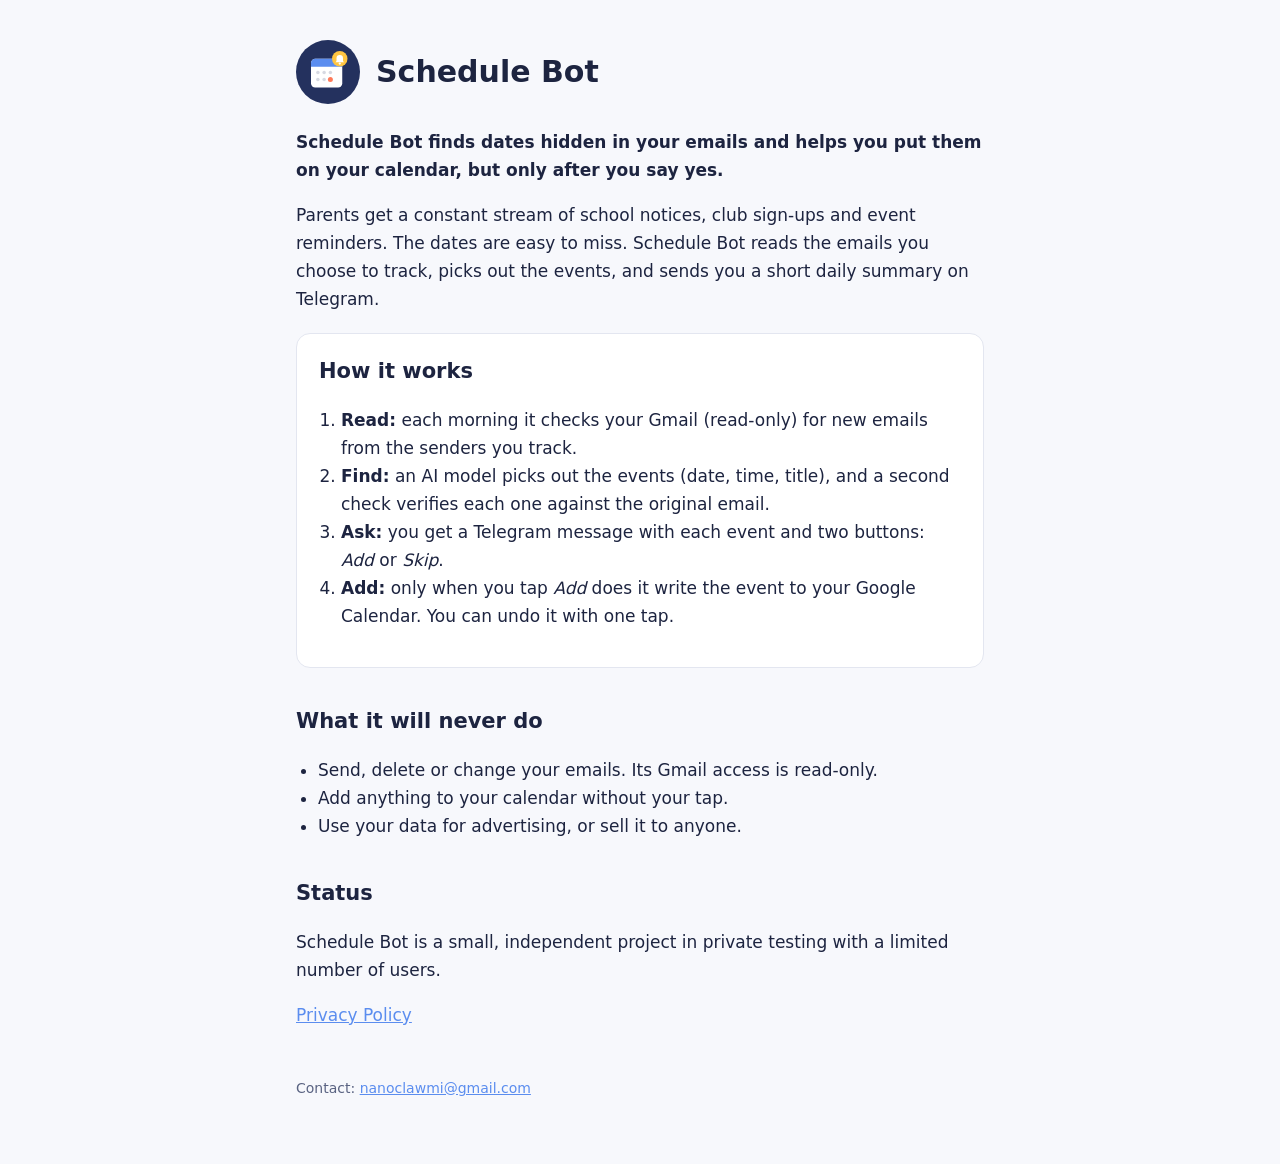
==== index.html @ 196a9fa6 "Schedule Bot home page and privacy policy Co-Authored-By: Claude Opus 5.5 <noreply@anthropic.com> Cl" ====
<!doctype html>
<html lang="en">
<head>
<meta charset="utf-8">
<meta name="viewport" content="width=device-width, initial-scale=1">
<title>Schedule Bot</title>
<link rel="icon" href="logo.svg">
<link rel="stylesheet" href="style.css">
</head>
<body>
<main>
  <header>
    <img src="logo.svg" alt="Schedule Bot logo">
    <h1>Schedule Bot</h1>
  </header>

  <p><strong>Schedule Bot finds dates hidden in your emails and helps you put them on your calendar, but only after you say yes.</strong></p>
  <p>Parents get a constant stream of school notices, club sign-ups and event reminders. The dates are easy to miss.
     Schedule Bot reads the emails you choose to track, picks out the events, and sends you a short daily summary on Telegram.</p>

  <div class="card">
    <h2 style="margin-top:0">How it works</h2>
    <ol>
      <li><strong>Read:</strong> each morning it checks your Gmail (read-only) for new emails from the senders you track.</li>
      <li><strong>Find:</strong> an AI model picks out the events (date, time, title), and a second check verifies each one against the original email.</li>
      <li><strong>Ask:</strong> you get a Telegram message with each event and two buttons: <em>Add</em> or <em>Skip</em>.</li>
      <li><strong>Add:</strong> only when you tap <em>Add</em> does it write the event to your Google Calendar. You can undo it with one tap.</li>
    </ol>
  </div>

  <h2>What it will never do</h2>
  <ul>
    <li>Send, delete or change your emails. Its Gmail access is read-only.</li>
    <li>Add anything to your calendar without your tap.</li>
    <li>Use your data for advertising, or sell it to anyone.</li>
  </ul>

  <h2>Status</h2>
  <p>Schedule Bot is a small, independent project in private testing with a limited number of users.</p>

  <p><a href="privacy.html">Privacy Policy</a></p>

  <footer>Contact: <a href="mailto:nanoclawmi@gmail.com">nanoclawmi@gmail.com</a></footer>
</main>
</body>
</html>
---- style.css ----
:root { --bg: #f7f8fc; --fg: #1d2440; --muted: #5a6382; --accent: #5b8def; --card: #fff; --line: #e3e6f0; }
@media (prefers-color-scheme: dark) {
  :root { --bg: #141a2e; --fg: #e8ebf5; --muted: #a3abc6; --accent: #8fb0ff; --card: #1d2440; --line: #2c3557; }
}
* { box-sizing: border-box; }
body { margin: 0; background: var(--bg); color: var(--fg); font: 17px/1.65 system-ui, -apple-system, "Segoe UI", sans-serif; }
main { max-width: 720px; margin: 0 auto; padding: 40px 16px 64px; }
header { display: flex; align-items: center; gap: 16px; margin-bottom: 24px; }
header img { width: 64px; height: 64px; border-radius: 50%; }
h1 { font-size: 30px; line-height: 1.2; margin: 0; }
h2 { font-size: 21px; margin: 36px 0 8px; }
p, li { color: var(--fg); }
.muted { color: var(--muted); font-size: 15px; }
a { color: var(--accent); }
.card { background: var(--card); border: 1px solid var(--line); border-radius: 14px; padding: 20px 22px; margin: 20px 0; }
ol, ul { padding-left: 22px; }
table { width: 100%; border-collapse: collapse; font-size: 15px; }
th, td { text-align: left; vertical-align: top; padding: 8px 10px; border-bottom: 1px solid var(--line); }
footer { margin-top: 48px; font-size: 14px; color: var(--muted); }
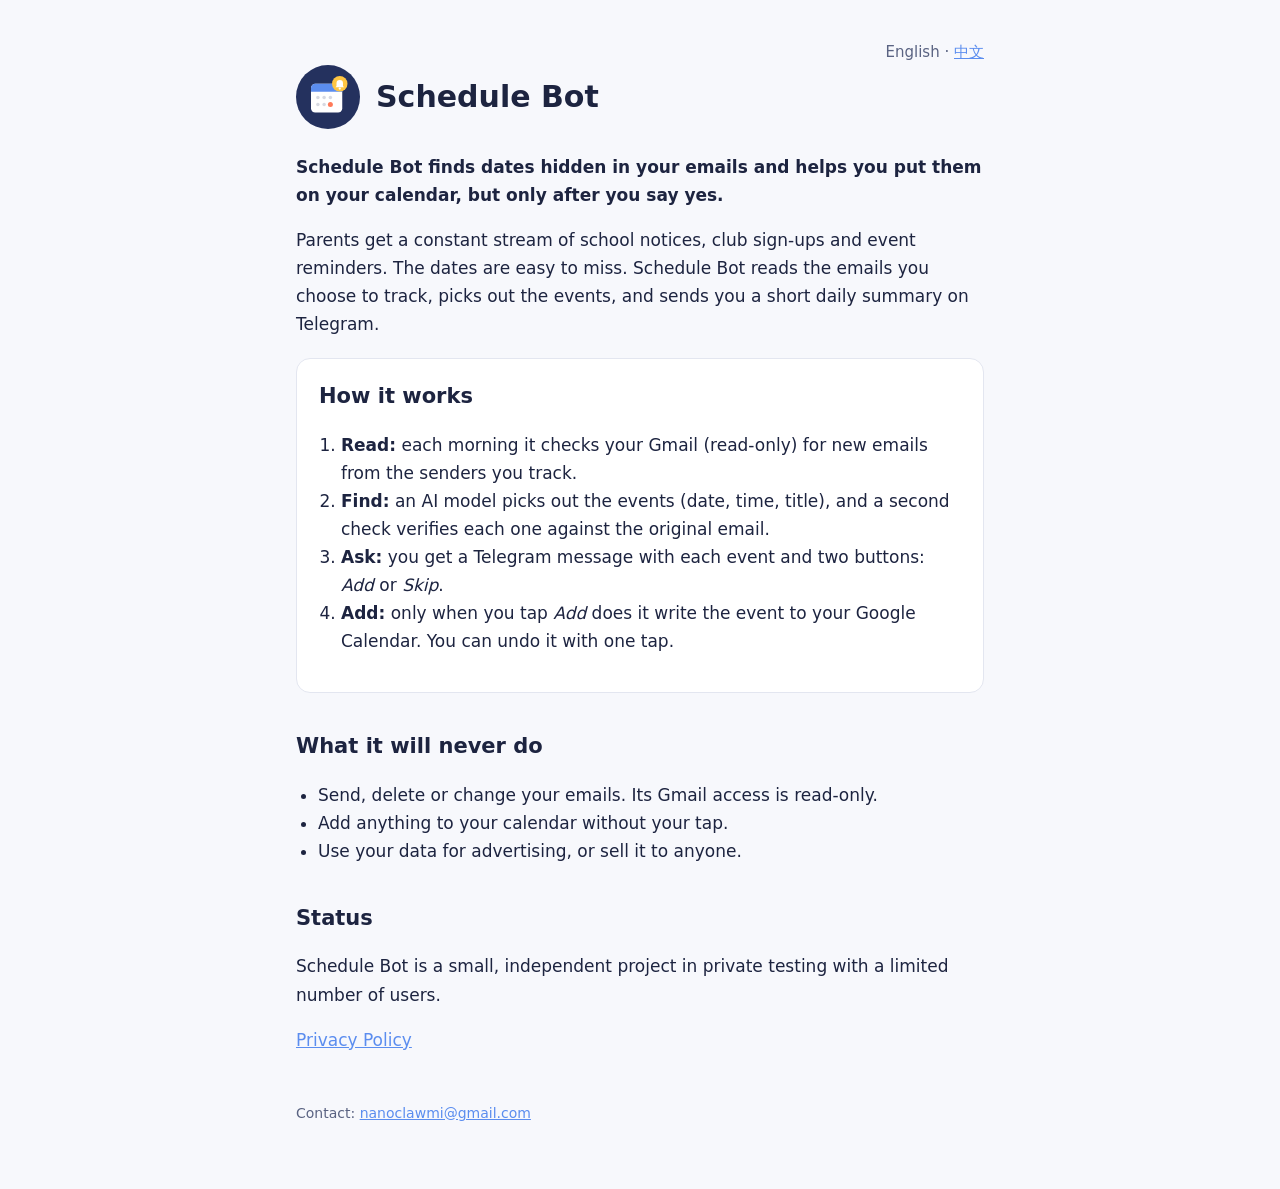
==== commit 983e7989: "Add Traditional Chinese versions Co-Authored-By: Claude Opus 5.5 <noreply@anthropic.com> Claude-Sess" ====
--- a/index.html
+++ b/index.html
@@ -9,6 +9,7 @@
 </head>
 <body>
 <main>
+  <p class="muted" style="text-align:right;margin:0">English · <a href="zh/index.html">中文</a></p>
   <header>
     <img src="logo.svg" alt="Schedule Bot logo">
     <h1>Schedule Bot</h1>
--- a/style.css
+++ b/style.css
@@ -3,7 +3,7 @@
   :root { --bg: #141a2e; --fg: #e8ebf5; --muted: #a3abc6; --accent: #8fb0ff; --card: #1d2440; --line: #2c3557; }
 }
 * { box-sizing: border-box; }
-body { margin: 0; background: var(--bg); color: var(--fg); font: 17px/1.65 system-ui, -apple-system, "Segoe UI", sans-serif; }
+body { margin: 0; background: var(--bg); color: var(--fg); font: 17px/1.65 system-ui, -apple-system, "Segoe UI", "Noto Sans TC", "Microsoft JhengHei", sans-serif; }
 main { max-width: 720px; margin: 0 auto; padding: 40px 16px 64px; }
 header { display: flex; align-items: center; gap: 16px; margin-bottom: 24px; }
 header img { width: 64px; height: 64px; border-radius: 50%; }
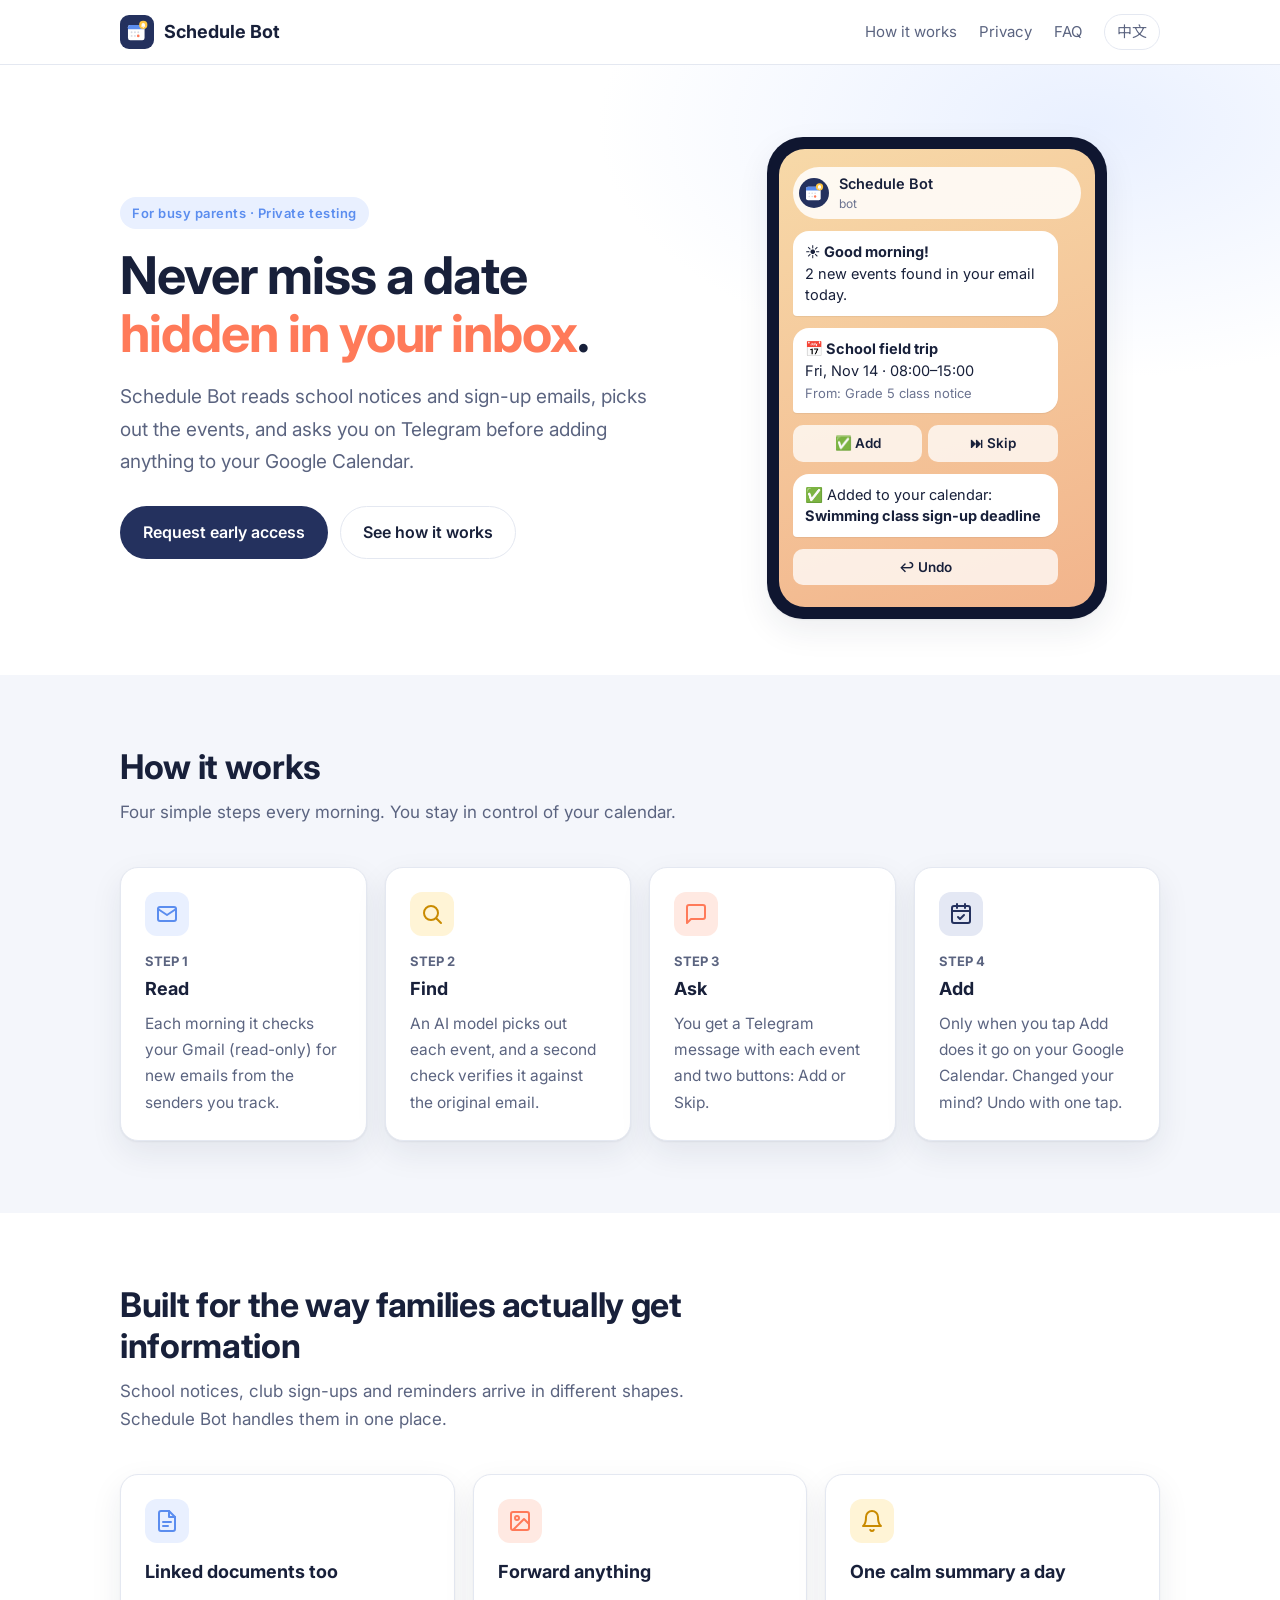
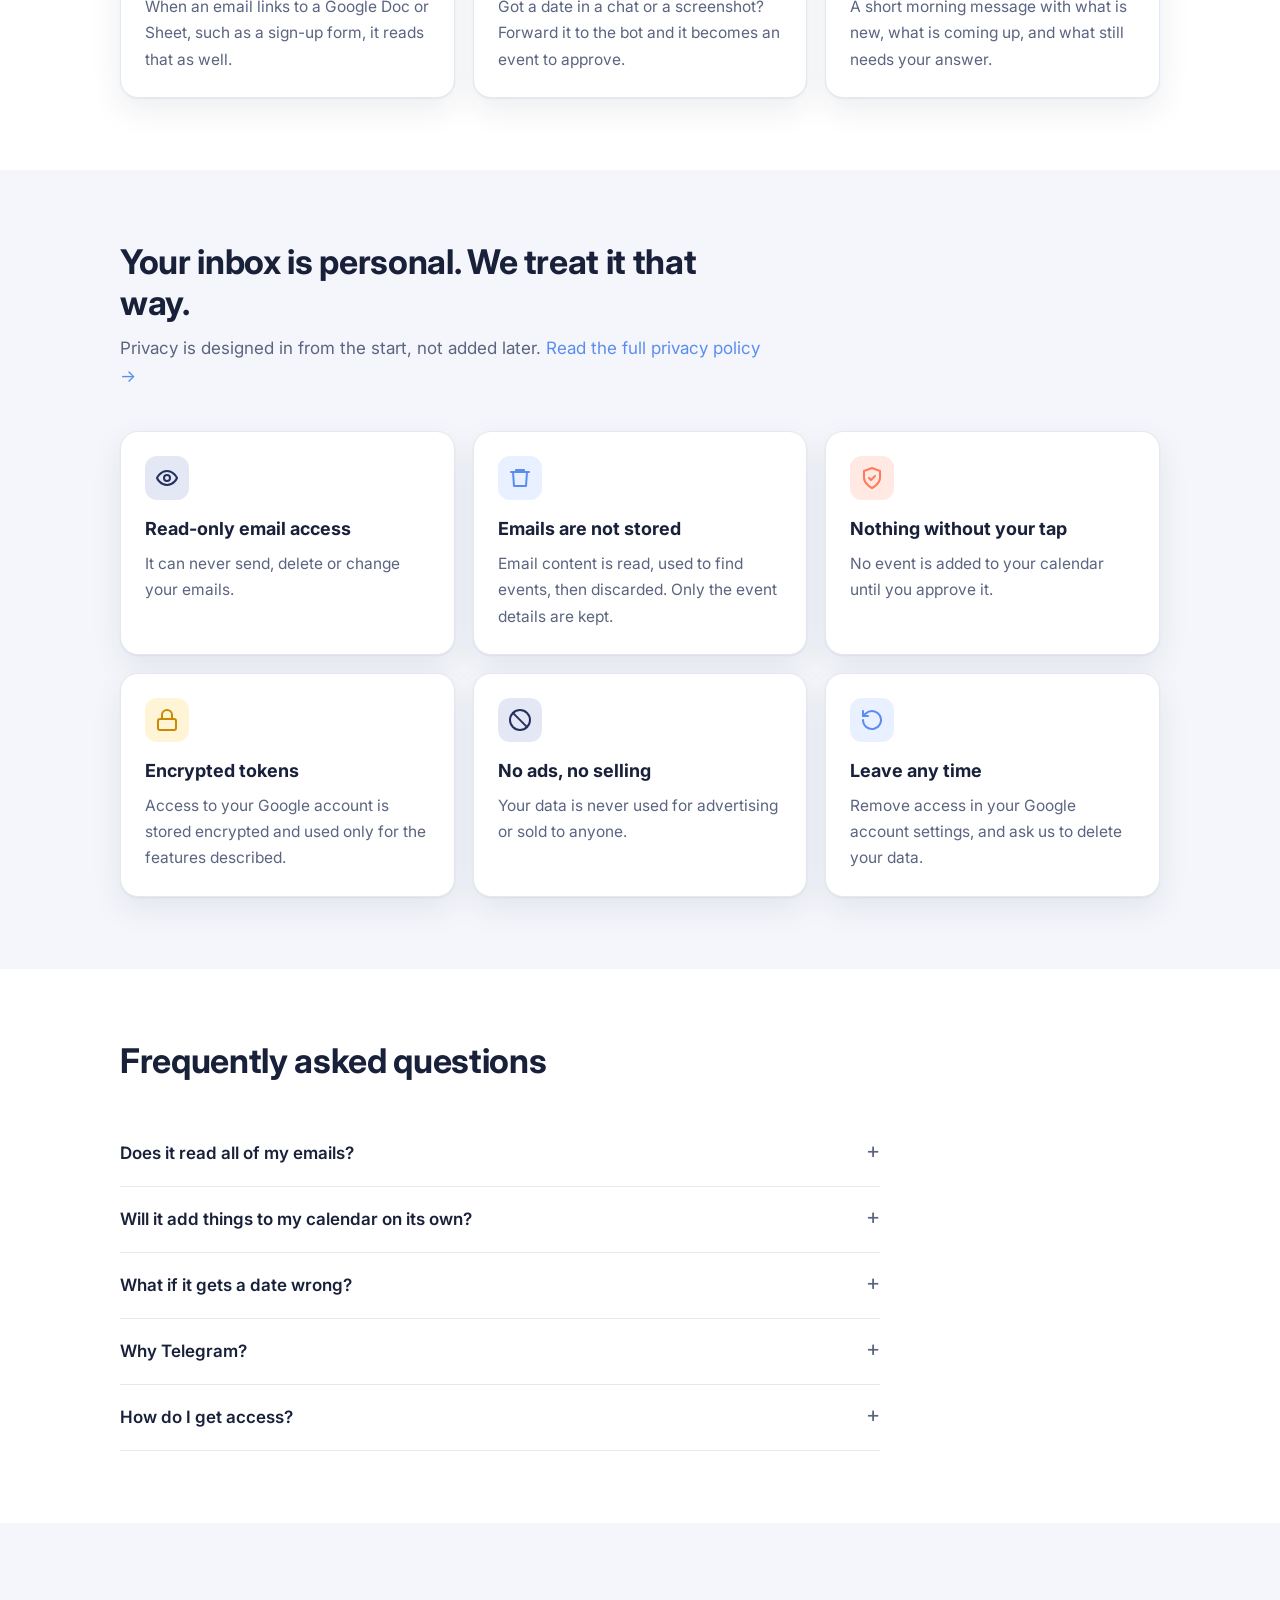
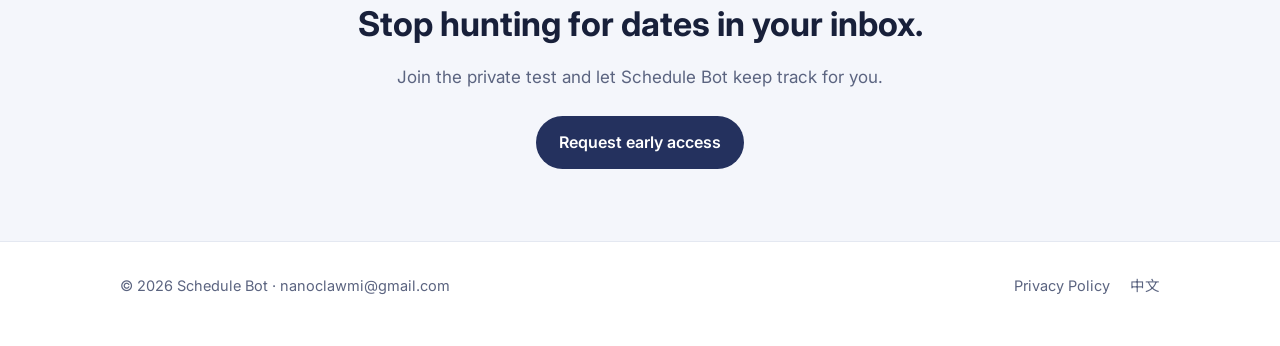
==== commit cc742b50: "Redesign site: nav, hero with chat preview, features, privacy, FAQ Co-Authored-By: Claude Opus 5.5 <" ====
--- a/index.html
+++ b/index.html
@@ -3,45 +3,199 @@
 <head>
 <meta charset="utf-8">
 <meta name="viewport" content="width=device-width, initial-scale=1">
-<title>Schedule Bot</title>
+<title>Schedule Bot – Never miss a date hidden in your inbox</title>
+<meta name="description" content="Schedule Bot finds event dates in your emails and adds them to Google Calendar, only after you approve each one on Telegram.">
 <link rel="icon" href="logo.svg">
+<link rel="preconnect" href="https://fonts.googleapis.com">
+<link href="https://fonts.googleapis.com/css2?family=Inter:wght@400;600;700&family=Noto+Sans+TC:wght@400;600;700&display=swap" rel="stylesheet">
 <link rel="stylesheet" href="style.css">
 </head>
 <body>
+<header class="nav">
+  <div class="wrap">
+    <a class="brand" href="index.html"><img src="logo.svg" alt="">Schedule Bot</a>
+    <nav class="nav-links">
+      <a class="hide-sm" href="#how">How it works</a>
+      <a class="hide-sm" href="#privacy">Privacy</a>
+      <a class="hide-sm" href="#faq">FAQ</a>
+      <a class="lang" href="zh/index.html">中文</a>
+    </nav>
+  </div>
+</header>
+
 <main>
-  <p class="muted" style="text-align:right;margin:0">English · <a href="zh/index.html">中文</a></p>
-  <header>
-    <img src="logo.svg" alt="Schedule Bot logo">
-    <h1>Schedule Bot</h1>
-  </header>
-
-  <p><strong>Schedule Bot finds dates hidden in your emails and helps you put them on your calendar, but only after you say yes.</strong></p>
-  <p>Parents get a constant stream of school notices, club sign-ups and event reminders. The dates are easy to miss.
-     Schedule Bot reads the emails you choose to track, picks out the events, and sends you a short daily summary on Telegram.</p>
-
-  <div class="card">
-    <h2 style="margin-top:0">How it works</h2>
-    <ol>
-      <li><strong>Read:</strong> each morning it checks your Gmail (read-only) for new emails from the senders you track.</li>
-      <li><strong>Find:</strong> an AI model picks out the events (date, time, title), and a second check verifies each one against the original email.</li>
-      <li><strong>Ask:</strong> you get a Telegram message with each event and two buttons: <em>Add</em> or <em>Skip</em>.</li>
-      <li><strong>Add:</strong> only when you tap <em>Add</em> does it write the event to your Google Calendar. You can undo it with one tap.</li>
-    </ol>
+  <section class="hero">
+    <div class="wrap">
+      <div>
+        <span class="eyebrow">For busy parents · Private testing</span>
+        <h1>Never miss a date <em>hidden in your inbox</em>.</h1>
+        <p class="lead">Schedule Bot reads school notices and sign-up emails, picks out the events, and asks you on Telegram before adding anything to your Google Calendar.</p>
+        <div class="cta">
+          <a class="btn btn-primary" href="mailto:nanoclawmi@gmail.com?subject=Schedule%20Bot%20access">Request early access</a>
+          <a class="btn btn-ghost" href="#how">See how it works</a>
+        </div>
+      </div>
+      <div class="phone" aria-hidden="true">
+        <div class="screen">
+          <div class="chat-head"><img src="logo.svg" alt=""><div>Schedule Bot<small>bot</small></div></div>
+          <div class="bubble">☀️ <span class="t">Good morning!</span><br>2 new events found in your email today.</div>
+          <div class="bubble">
+            <span class="t">📅 School field trip</span><br>
+            Fri, Nov 14 · 08:00–15:00<br>
+            <span class="m">From: Grade 5 class notice</span>
+          </div>
+          <div class="kb"><span>✅ Add</span><span>⏭ Skip</span></div>
+          <div class="bubble">✅ Added to your calendar: <span class="t">Swimming class sign-up deadline</span></div>
+          <div class="kb" style="grid-template-columns:1fr"><span>↩️ Undo</span></div>
+        </div>
+      </div>
+    </div>
+  </section>
+
+  <section id="how" class="soft">
+    <div class="wrap">
+      <div class="sec-head">
+        <h2>How it works</h2>
+        <p>Four simple steps every morning. You stay in control of your calendar.</p>
+      </div>
+      <div class="grid-4">
+        <div class="card">
+          <div class="icon i-blue"><svg viewBox="0 0 24 24" fill="none" stroke="currentColor" stroke-width="2" stroke-linecap="round" stroke-linejoin="round"><rect x="3" y="5" width="18" height="14" rx="2"/><path d="m3 7 9 6 9-6"/></svg></div>
+          <div class="step" style="margin-top:14px">STEP 1</div>
+          <h3 style="margin-top:2px">Read</h3>
+          <p>Each morning it checks your Gmail (read-only) for new emails from the senders you track.</p>
+        </div>
+        <div class="card">
+          <div class="icon i-yellow"><svg viewBox="0 0 24 24" fill="none" stroke="currentColor" stroke-width="2" stroke-linecap="round" stroke-linejoin="round"><circle cx="11" cy="11" r="7"/><path d="m21 21-4.3-4.3"/></svg></div>
+          <div class="step" style="margin-top:14px">STEP 2</div>
+          <h3 style="margin-top:2px">Find</h3>
+          <p>An AI model picks out each event, and a second check verifies it against the original email.</p>
+        </div>
+        <div class="card">
+          <div class="icon i-coral"><svg viewBox="0 0 24 24" fill="none" stroke="currentColor" stroke-width="2" stroke-linecap="round" stroke-linejoin="round"><path d="M21 15a2 2 0 0 1-2 2H7l-4 4V5a2 2 0 0 1 2-2h14a2 2 0 0 1 2 2z"/></svg></div>
+          <div class="step" style="margin-top:14px">STEP 3</div>
+          <h3 style="margin-top:2px">Ask</h3>
+          <p>You get a Telegram message with each event and two buttons: Add or Skip.</p>
+        </div>
+        <div class="card">
+          <div class="icon i-navy"><svg viewBox="0 0 24 24" fill="none" stroke="currentColor" stroke-width="2" stroke-linecap="round" stroke-linejoin="round"><rect x="3" y="4" width="18" height="17" rx="2"/><path d="M3 9h18M8 2v4M16 2v4"/><path d="m9 15 2 2 4-4"/></svg></div>
+          <div class="step" style="margin-top:14px">STEP 4</div>
+          <h3 style="margin-top:2px">Add</h3>
+          <p>Only when you tap Add does it go on your Google Calendar. Changed your mind? Undo with one tap.</p>
+        </div>
+      </div>
+    </div>
+  </section>
+
+  <section>
+    <div class="wrap">
+      <div class="sec-head">
+        <h2>Built for the way families actually get information</h2>
+        <p>School notices, club sign-ups and reminders arrive in different shapes. Schedule Bot handles them in one place.</p>
+      </div>
+      <div class="grid-3">
+        <div class="card">
+          <div class="icon i-blue"><svg viewBox="0 0 24 24" fill="none" stroke="currentColor" stroke-width="2" stroke-linecap="round" stroke-linejoin="round"><path d="M14 2H6a2 2 0 0 0-2 2v16a2 2 0 0 0 2 2h12a2 2 0 0 0 2-2V8z"/><path d="M14 2v6h6M8 13h8M8 17h5"/></svg></div>
+          <h3>Linked documents too</h3>
+          <p>When an email links to a Google Doc or Sheet, such as a sign-up form, it reads that as well.</p>
+        </div>
+        <div class="card">
+          <div class="icon i-coral"><svg viewBox="0 0 24 24" fill="none" stroke="currentColor" stroke-width="2" stroke-linecap="round" stroke-linejoin="round"><rect x="3" y="3" width="18" height="18" rx="2"/><circle cx="9" cy="9" r="2"/><path d="m21 15-5-5L5 21"/></svg></div>
+          <h3>Forward anything</h3>
+          <p>Got a date in a chat or a screenshot? Forward it to the bot and it becomes an event to approve.</p>
+        </div>
+        <div class="card">
+          <div class="icon i-yellow"><svg viewBox="0 0 24 24" fill="none" stroke="currentColor" stroke-width="2" stroke-linecap="round" stroke-linejoin="round"><path d="M6 8a6 6 0 0 1 12 0c0 7 3 9 3 9H3s3-2 3-9"/><path d="M10.3 21a1.94 1.94 0 0 0 3.4 0"/></svg></div>
+          <h3>One calm summary a day</h3>
+          <p>A short morning message with what is new, what is coming up, and what still needs your answer.</p>
+        </div>
+      </div>
+    </div>
+  </section>
+
+  <section id="privacy" class="soft">
+    <div class="wrap">
+      <div class="sec-head">
+        <h2>Your inbox is personal. We treat it that way.</h2>
+        <p>Privacy is designed in from the start, not added later. <a href="privacy.html">Read the full privacy policy →</a></p>
+      </div>
+      <div class="grid-3">
+        <div class="card">
+          <div class="icon i-navy"><svg viewBox="0 0 24 24" fill="none" stroke="currentColor" stroke-width="2" stroke-linecap="round" stroke-linejoin="round"><path d="M2 12s3-7 10-7 10 7 10 7-3 7-10 7-10-7-10-7z"/><circle cx="12" cy="12" r="3"/></svg></div>
+          <h3>Read-only email access</h3>
+          <p>It can never send, delete or change your emails.</p>
+        </div>
+        <div class="card">
+          <div class="icon i-blue"><svg viewBox="0 0 24 24" fill="none" stroke="currentColor" stroke-width="2" stroke-linecap="round" stroke-linejoin="round"><path d="M3 6h18M8 6V4h8v2M19 6l-1 14H6L5 6"/></svg></div>
+          <h3>Emails are not stored</h3>
+          <p>Email content is read, used to find events, then discarded. Only the event details are kept.</p>
+        </div>
+        <div class="card">
+          <div class="icon i-coral"><svg viewBox="0 0 24 24" fill="none" stroke="currentColor" stroke-width="2" stroke-linecap="round" stroke-linejoin="round"><path d="M12 22s8-4 8-10V5l-8-3-8 3v7c0 6 8 10 8 10z"/><path d="m9 12 2 2 4-4"/></svg></div>
+          <h3>Nothing without your tap</h3>
+          <p>No event is added to your calendar until you approve it.</p>
+        </div>
+        <div class="card">
+          <div class="icon i-yellow"><svg viewBox="0 0 24 24" fill="none" stroke="currentColor" stroke-width="2" stroke-linecap="round" stroke-linejoin="round"><rect x="3" y="11" width="18" height="11" rx="2"/><path d="M7 11V7a5 5 0 0 1 10 0v4"/></svg></div>
+          <h3>Encrypted tokens</h3>
+          <p>Access to your Google account is stored encrypted and used only for the features described.</p>
+        </div>
+        <div class="card">
+          <div class="icon i-navy"><svg viewBox="0 0 24 24" fill="none" stroke="currentColor" stroke-width="2" stroke-linecap="round" stroke-linejoin="round"><circle cx="12" cy="12" r="10"/><path d="m4.9 4.9 14.2 14.2"/></svg></div>
+          <h3>No ads, no selling</h3>
+          <p>Your data is never used for advertising or sold to anyone.</p>
+        </div>
+        <div class="card">
+          <div class="icon i-blue"><svg viewBox="0 0 24 24" fill="none" stroke="currentColor" stroke-width="2" stroke-linecap="round" stroke-linejoin="round"><path d="M3 12a9 9 0 1 0 3-6.7L3 8"/><path d="M3 3v5h5"/></svg></div>
+          <h3>Leave any time</h3>
+          <p>Remove access in your Google account settings, and ask us to delete your data.</p>
+        </div>
+      </div>
+    </div>
+  </section>
+
+  <section id="faq">
+    <div class="wrap">
+      <div class="sec-head"><h2>Frequently asked questions</h2></div>
+      <div class="faq">
+        <details>
+          <summary>Does it read all of my emails?</summary>
+          <p>It only looks for events in emails from the senders you choose to track, such as your children's school.</p>
+        </details>
+        <details>
+          <summary>Will it add things to my calendar on its own?</summary>
+          <p>No. Every event waits for your approval on Telegram. Nothing is added until you tap Add.</p>
+        </details>
+        <details>
+          <summary>What if it gets a date wrong?</summary>
+          <p>Each event is checked a second time against the original email, and you see it before it is added. If something slips through, tap Undo to remove it.</p>
+        </details>
+        <details>
+          <summary>Why Telegram?</summary>
+          <p>Telegram lets the bot show buttons right inside the message, so approving an event takes one tap.</p>
+        </details>
+        <details>
+          <summary>How do I get access?</summary>
+          <p>Schedule Bot is in private testing with a limited number of users. Email us to request access.</p>
+        </details>
+      </div>
+    </div>
+  </section>
+
+  <section class="soft">
+    <div class="wrap" style="text-align:center">
+      <h2 style="font-size:clamp(26px,3.4vw,34px);margin:0 0 10px">Stop hunting for dates in your inbox.</h2>
+      <p style="color:var(--muted);margin:0 0 24px">Join the private test and let Schedule Bot keep track for you.</p>
+      <a class="btn btn-primary" href="mailto:nanoclawmi@gmail.com?subject=Schedule%20Bot%20access">Request early access</a>
+    </div>
+  </section>
+</main>
+
+<footer class="site">
+  <div class="wrap">
+    <div>© 2026 Schedule Bot · <a href="mailto:nanoclawmi@gmail.com">nanoclawmi@gmail.com</a></div>
+    <nav><a href="privacy.html">Privacy Policy</a><a href="zh/index.html">中文</a></nav>
   </div>
-
-  <h2>What it will never do</h2>
-  <ul>
-    <li>Send, delete or change your emails. Its Gmail access is read-only.</li>
-    <li>Add anything to your calendar without your tap.</li>
-    <li>Use your data for advertising, or sell it to anyone.</li>
-  </ul>
-
-  <h2>Status</h2>
-  <p>Schedule Bot is a small, independent project in private testing with a limited number of users.</p>
-
-  <p><a href="privacy.html">Privacy Policy</a></p>
-
-  <footer>Contact: <a href="mailto:nanoclawmi@gmail.com">nanoclawmi@gmail.com</a></footer>
-</main>
+</footer>
 </body>
 </html>
--- a/style.css
+++ b/style.css
@@ -1,19 +1,129 @@
-:root { --bg: #f7f8fc; --fg: #1d2440; --muted: #5a6382; --accent: #5b8def; --card: #fff; --line: #e3e6f0; }
+:root {
+  --bg: #ffffff; --bg-soft: #f4f6fb; --fg: #18203a; --muted: #5b6480; --line: #e4e8f1;
+  --navy: #24315e; --blue: #5b8def; --blue-soft: #e9f0ff; --coral: #ff7a59; --yellow: #ffc542;
+  --card: #ffffff; --shadow: 0 1px 2px rgba(24,32,58,.06), 0 12px 32px rgba(24,32,58,.08);
+  --radius: 18px;
+}
 @media (prefers-color-scheme: dark) {
-  :root { --bg: #141a2e; --fg: #e8ebf5; --muted: #a3abc6; --accent: #8fb0ff; --card: #1d2440; --line: #2c3557; }
+  :root { --bg: #10162a; --bg-soft: #161e36; --fg: #e9ecf6; --muted: #a2abc7; --line: #26304f;
+          --blue-soft: #1f2b4f; --card: #1a2340; --shadow: 0 1px 2px rgba(0,0,0,.3), 0 12px 32px rgba(0,0,0,.35); }
 }
 * { box-sizing: border-box; }
-body { margin: 0; background: var(--bg); color: var(--fg); font: 17px/1.65 system-ui, -apple-system, "Segoe UI", "Noto Sans TC", "Microsoft JhengHei", sans-serif; }
-main { max-width: 720px; margin: 0 auto; padding: 40px 16px 64px; }
-header { display: flex; align-items: center; gap: 16px; margin-bottom: 24px; }
-header img { width: 64px; height: 64px; border-radius: 50%; }
-h1 { font-size: 30px; line-height: 1.2; margin: 0; }
-h2 { font-size: 21px; margin: 36px 0 8px; }
-p, li { color: var(--fg); }
-.muted { color: var(--muted); font-size: 15px; }
-a { color: var(--accent); }
-.card { background: var(--card); border: 1px solid var(--line); border-radius: 14px; padding: 20px 22px; margin: 20px 0; }
-ol, ul { padding-left: 22px; }
+html { scroll-behavior: smooth; }
+body { margin: 0; background: var(--bg); color: var(--fg);
+  font: 17px/1.7 "Inter", "Noto Sans TC", system-ui, -apple-system, "Segoe UI", "Microsoft JhengHei", sans-serif;
+  -webkit-font-smoothing: antialiased; }
+a { color: var(--blue); text-decoration: none; }
+a:hover { text-decoration: underline; }
+.wrap { max-width: 1080px; margin: 0 auto; padding: 0 20px; }
+
+/* nav */
+.nav { position: sticky; top: 0; z-index: 10; background: color-mix(in srgb, var(--bg) 85%, transparent);
+  backdrop-filter: blur(10px); border-bottom: 1px solid var(--line); }
+.nav .wrap { display: flex; align-items: center; justify-content: space-between; height: 64px; gap: 16px; }
+.brand { display: flex; align-items: center; gap: 10px; font-weight: 700; color: var(--fg); font-size: 18px; }
+.brand img { width: 34px; height: 34px; border-radius: 9px; }
+.brand:hover { text-decoration: none; }
+.nav-links { display: flex; align-items: center; gap: 22px; font-size: 15px; }
+.nav-links a { color: var(--muted); }
+.nav-links a:hover { color: var(--fg); text-decoration: none; }
+.lang { border: 1px solid var(--line); border-radius: 999px; padding: 4px 12px; }
+
+/* buttons */
+.btn { display: inline-flex; align-items: center; gap: 8px; border-radius: 999px; padding: 12px 22px;
+  font-weight: 600; font-size: 16px; border: 1px solid transparent; }
+.btn:hover { text-decoration: none; transform: translateY(-1px); }
+.btn-primary { background: var(--navy); color: #fff; }
+@media (prefers-color-scheme: dark) { .btn-primary { background: var(--blue); } }
+.btn-ghost { border-color: var(--line); color: var(--fg); }
+
+/* hero */
+.hero { padding: 72px 0 56px; background:
+  radial-gradient(700px 360px at 85% 10%, var(--blue-soft), transparent 70%); }
+.hero .wrap { display: grid; grid-template-columns: 1.1fr .9fr; gap: 48px; align-items: center; }
+.eyebrow { display: inline-block; font-size: 13px; font-weight: 600; letter-spacing: .04em; color: var(--blue);
+  background: var(--blue-soft); padding: 5px 12px; border-radius: 999px; margin-bottom: 18px; }
+.hero h1 { font-size: clamp(34px, 5vw, 52px); line-height: 1.12; letter-spacing: -.02em; margin: 0 0 18px; }
+.hero h1 em { font-style: normal; color: var(--coral); }
+.hero p.lead { font-size: 19px; color: var(--muted); margin: 0 0 28px; max-width: 34em; }
+.cta { display: flex; flex-wrap: wrap; gap: 12px; }
+
+/* phone mock */
+.phone { justify-self: center; width: 100%; max-width: 340px; background: #0f1630; border-radius: 36px; padding: 12px;
+  box-shadow: var(--shadow); }
+.screen { background: linear-gradient(160deg, #f7d9a8, #f2b48c); border-radius: 26px; padding: 18px 14px 22px; min-height: 420px;
+  display: flex; flex-direction: column; gap: 12px; font-size: 14.5px; line-height: 1.5; color: #18203a; }
+.chat-head { display: flex; align-items: center; gap: 10px; background: rgba(255,255,255,.85); border-radius: 999px; padding: 6px 12px 6px 6px; font-weight: 600; }
+.chat-head img { width: 30px; height: 30px; border-radius: 50%; }
+.chat-head small { display: block; font-weight: 400; color: #6b7390; font-size: 12px; }
+.bubble { background: #fff; border-radius: 16px 16px 16px 4px; padding: 10px 12px; max-width: 92%; box-shadow: 0 1px 1px rgba(0,0,0,.06); }
+.bubble .t { font-weight: 700; }
+.bubble .m { color: #6b7390; font-size: 13px; }
+.kb { display: grid; grid-template-columns: 1fr 1fr; gap: 6px; max-width: 92%; }
+.kb span { background: rgba(255,255,255,.75); border-radius: 10px; padding: 8px; text-align: center; font-weight: 600; font-size: 13.5px; }
+
+/* sections */
+section { padding: 72px 0; }
+section.soft { background: var(--bg-soft); }
+.sec-head { max-width: 640px; margin-bottom: 40px; }
+.sec-head h2 { font-size: clamp(26px, 3.4vw, 34px); line-height: 1.2; letter-spacing: -.01em; margin: 0 0 10px; }
+.sec-head p { color: var(--muted); margin: 0; }
+.grid-4 { display: grid; grid-template-columns: repeat(4, 1fr); gap: 18px; }
+.grid-3 { display: grid; grid-template-columns: repeat(3, 1fr); gap: 18px; }
+.card { background: var(--card); border: 1px solid var(--line); border-radius: var(--radius); padding: 24px; box-shadow: var(--shadow); }
+.card h3 { font-size: 18px; margin: 14px 0 6px; }
+.card p { color: var(--muted); margin: 0; font-size: 15.5px; }
+.step { font-size: 13px; font-weight: 700; color: var(--muted); }
+.icon { width: 44px; height: 44px; border-radius: 12px; display: grid; place-items: center; }
+.icon svg { width: 24px; height: 24px; }
+.i-blue { background: var(--blue-soft); color: var(--blue); }
+.i-coral { background: #ffe9e2; color: var(--coral); }
+.i-yellow { background: #fff4d6; color: #c98a00; }
+.i-navy { background: #e4e8f4; color: var(--navy); }
+@media (prefers-color-scheme: dark) { .i-coral { background: #3b2622; } .i-yellow { background: #3a3220; } .i-navy { background: #26304f; color: #c5cff0; } }
+
+/* faq */
+.faq { max-width: 760px; }
+details { border-bottom: 1px solid var(--line); padding: 18px 0; }
+summary { cursor: pointer; font-weight: 600; font-size: 17px; list-style: none; display: flex; justify-content: space-between; gap: 16px; }
+summary::after { content: "+"; color: var(--muted); font-weight: 400; font-size: 22px; line-height: 1; }
+details[open] summary::after { content: "–"; }
+details p { color: var(--muted); margin: 10px 0 0; }
+
+/* footer */
+footer.site { border-top: 1px solid var(--line); padding: 32px 0 48px; color: var(--muted); font-size: 14.5px; }
+footer.site .wrap { display: flex; flex-wrap: wrap; justify-content: space-between; gap: 16px; }
+footer.site nav { display: flex; gap: 20px; }
+footer.site a { color: var(--muted); }
+
+/* legal pages */
+.legal { padding: 56px 0 72px; }
+.legal .wrap { display: grid; grid-template-columns: 220px 1fr; gap: 56px; }
+.toc { position: sticky; top: 96px; align-self: start; font-size: 14.5px; }
+.toc strong { display: block; margin-bottom: 10px; }
+.toc a { display: block; color: var(--muted); padding: 4px 0; }
+.legal article { max-width: 720px; }
+.legal h1 { font-size: clamp(30px, 4vw, 40px); line-height: 1.15; letter-spacing: -.01em; margin: 0 0 8px; }
+.legal h2 { font-size: 21px; margin: 44px 0 10px; scroll-margin-top: 90px; }
+.legal .meta { color: var(--muted); font-size: 15px; margin-bottom: 28px; }
+.legal li { margin-bottom: 6px; }
+.table-wrap { overflow-x: auto; border: 1px solid var(--line); border-radius: 14px; }
 table { width: 100%; border-collapse: collapse; font-size: 15px; }
-th, td { text-align: left; vertical-align: top; padding: 8px 10px; border-bottom: 1px solid var(--line); }
-footer { margin-top: 48px; font-size: 14px; color: var(--muted); }
+th, td { text-align: left; vertical-align: top; padding: 12px 14px; border-bottom: 1px solid var(--line); }
+tr:last-child td { border-bottom: 0; }
+th { background: var(--bg-soft); font-weight: 600; }
+code { font-size: 13px; background: var(--bg-soft); padding: 2px 6px; border-radius: 6px; }
+.note { background: var(--blue-soft); border-radius: 14px; padding: 16px 18px; }
+
+@media (max-width: 860px) {
+  .hero .wrap, .legal .wrap { grid-template-columns: 1fr; }
+  .grid-4 { grid-template-columns: 1fr 1fr; }
+  .grid-3 { grid-template-columns: 1fr; }
+  .toc { position: static; }
+  .nav-links .hide-sm { display: none; }
+}
+@media (max-width: 520px) {
+  .grid-4 { grid-template-columns: 1fr; }
+  .hero { padding-top: 48px; }
+  section { padding: 56px 0; }
+}
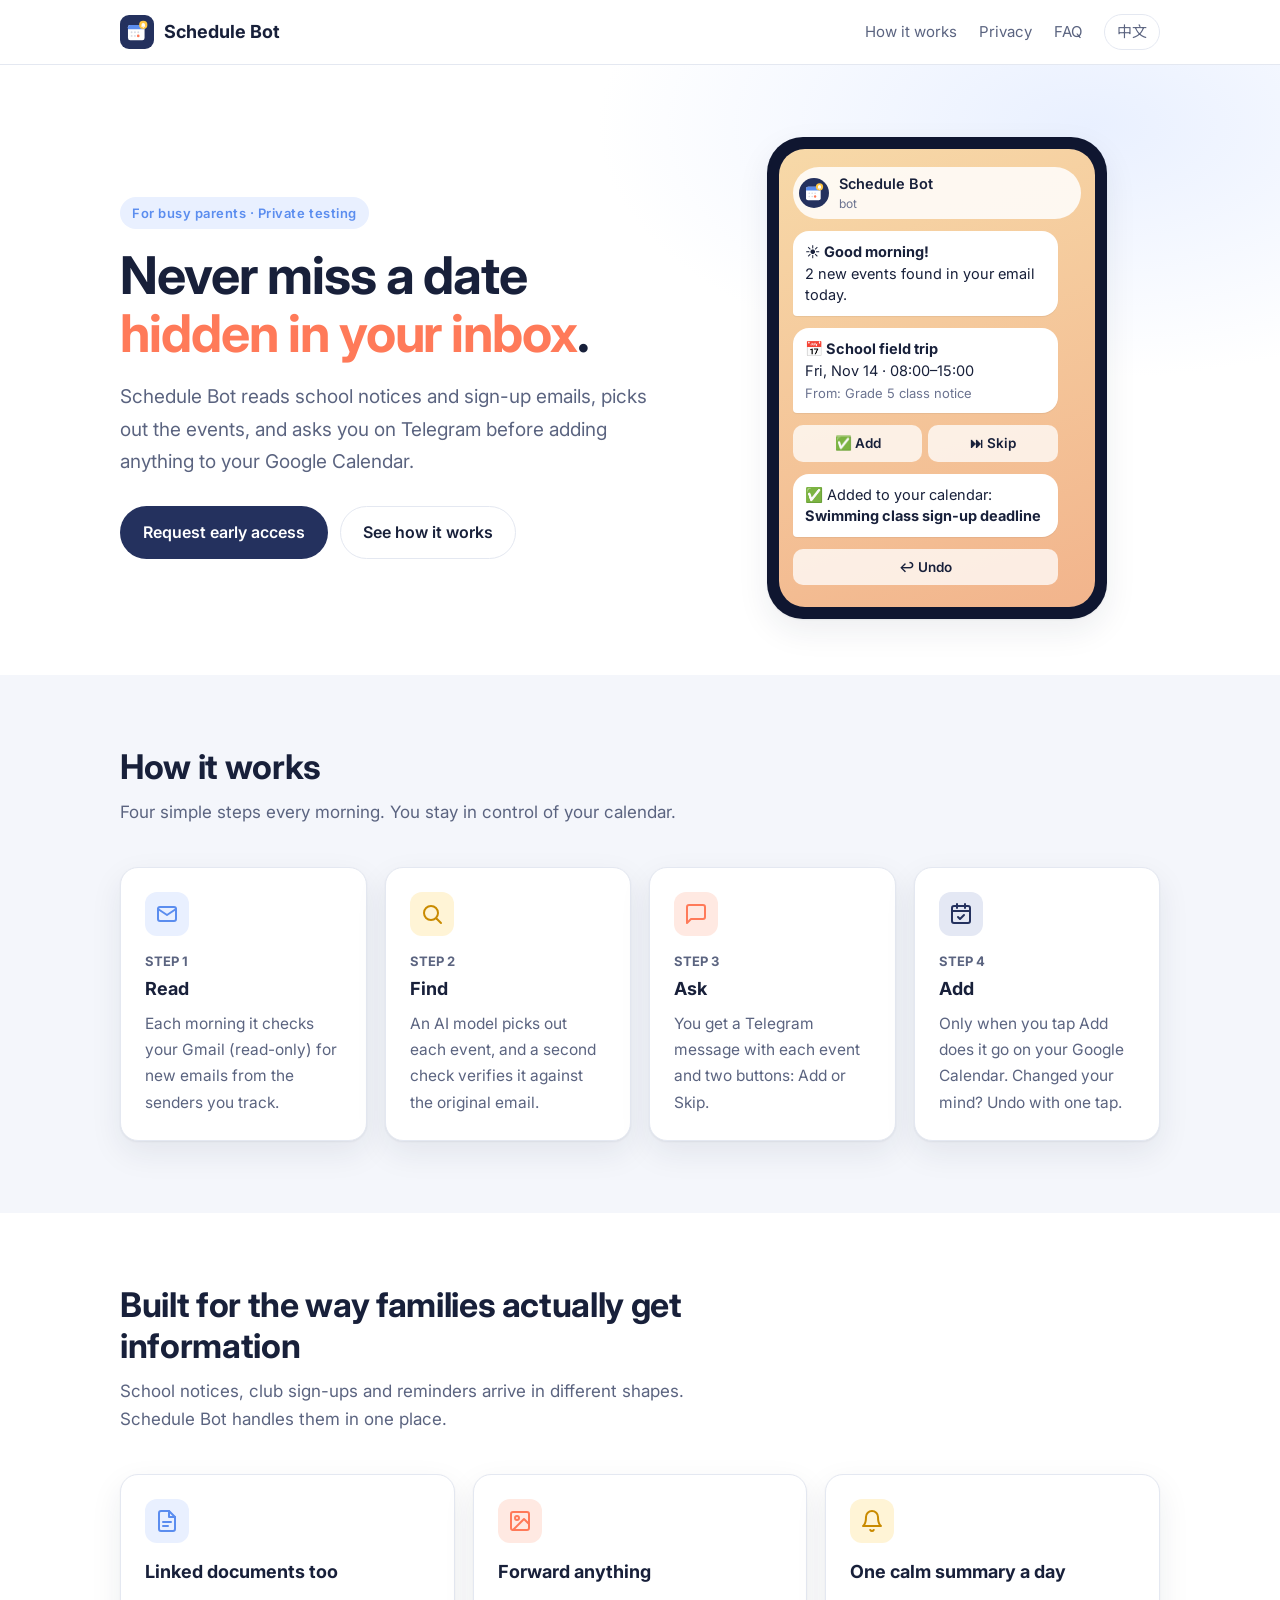
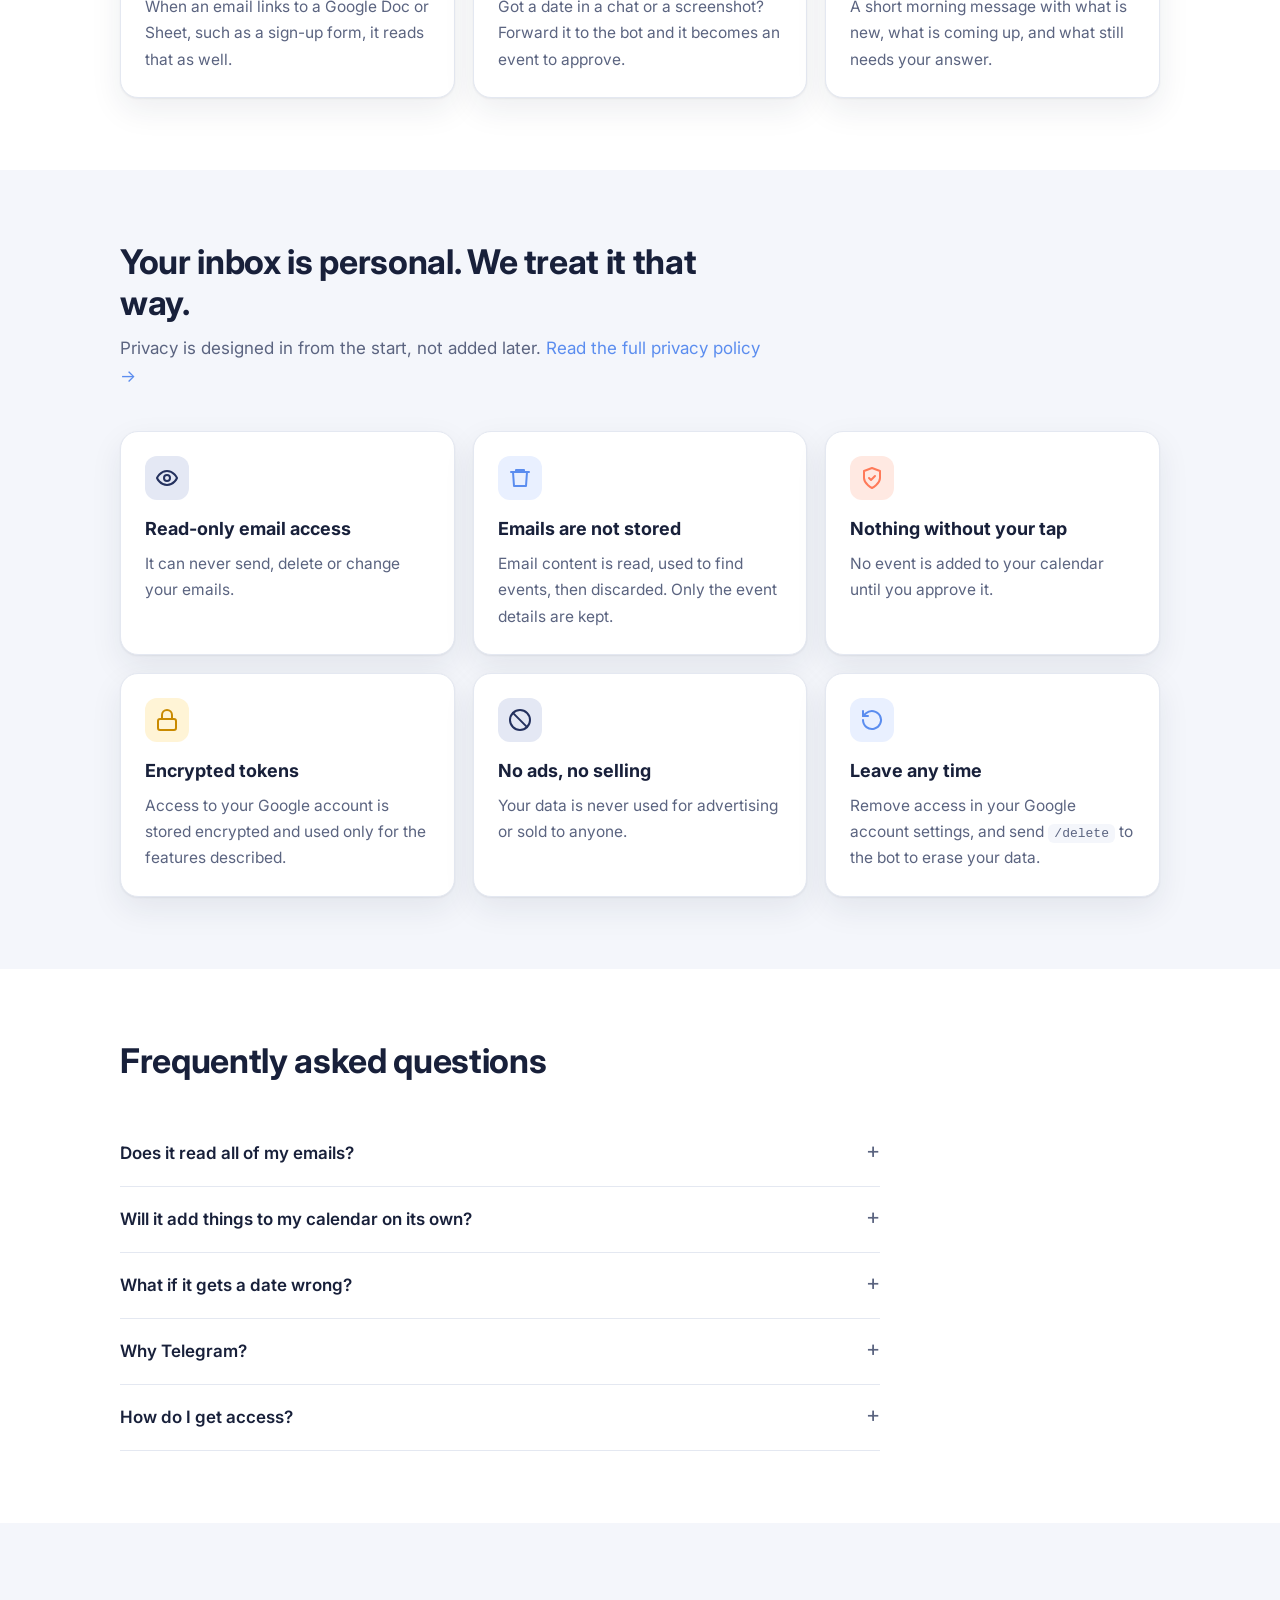
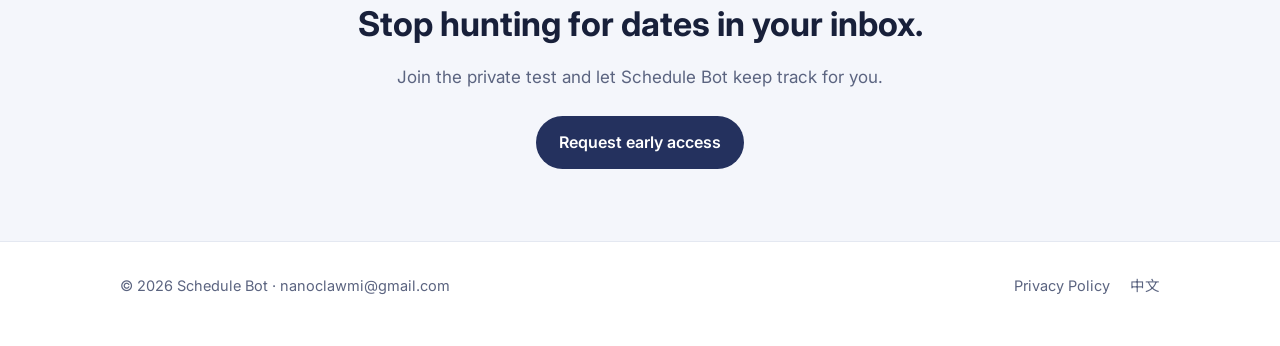
==== commit 9e624c07: "Privacy: delete data with /delete in the bot, email as fallback Co-Authored-By: Claude Opus 5.5 <nor" ====
--- a/index.html
+++ b/index.html
@@ -148,7 +148,7 @@
         <div class="card">
           <div class="icon i-blue"><svg viewBox="0 0 24 24" fill="none" stroke="currentColor" stroke-width="2" stroke-linecap="round" stroke-linejoin="round"><path d="M3 12a9 9 0 1 0 3-6.7L3 8"/><path d="M3 3v5h5"/></svg></div>
           <h3>Leave any time</h3>
-          <p>Remove access in your Google account settings, and ask us to delete your data.</p>
+          <p>Remove access in your Google account settings, and send <code>/delete</code> to the bot to erase your data.</p>
         </div>
       </div>
     </div>
